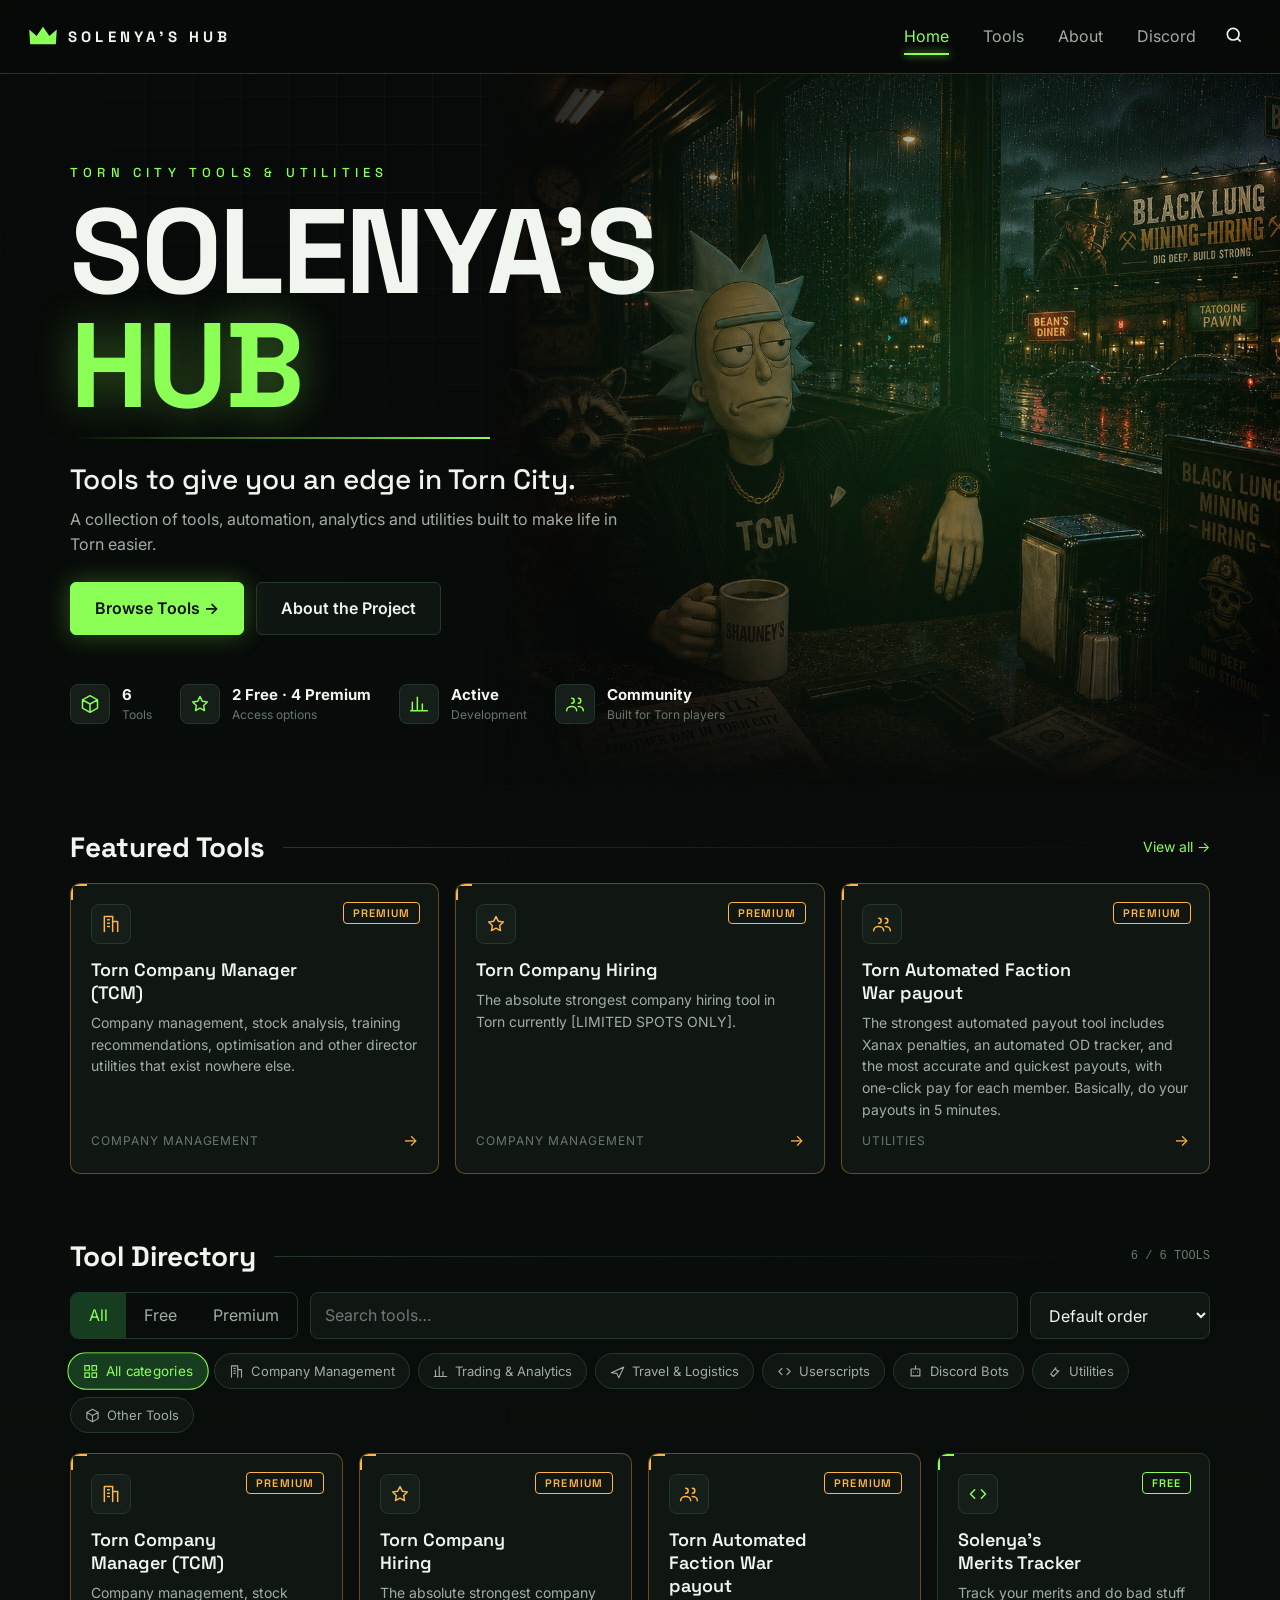
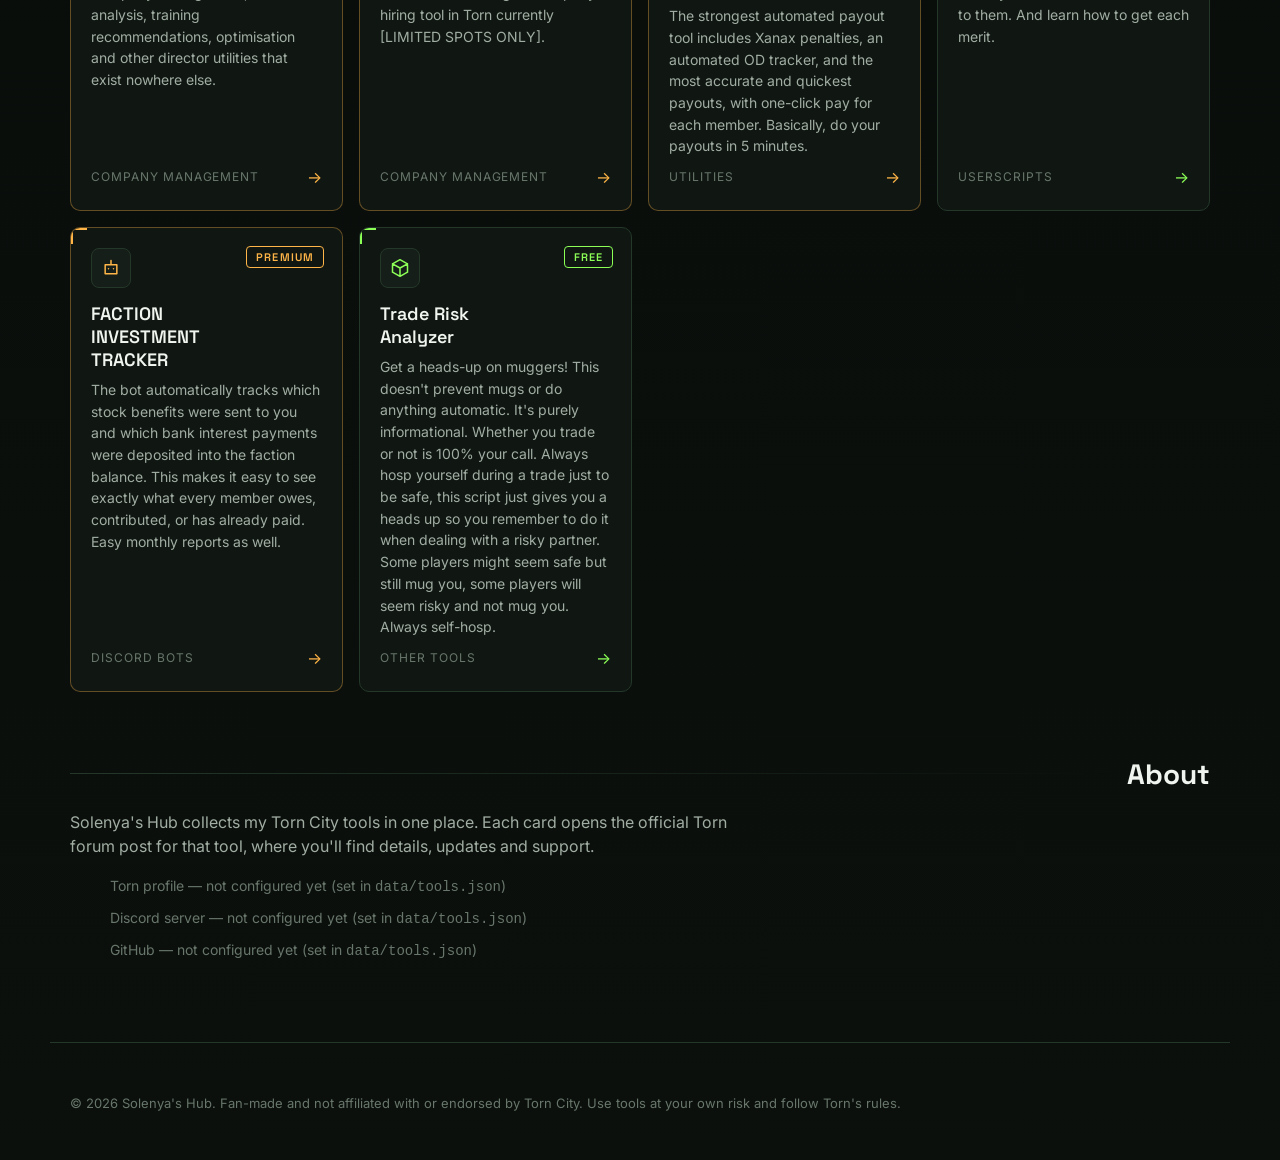
==== index.html @ a7cf7ec2 "Add files via upload" ====
<!doctype html><html lang="en"><head><meta charset="utf-8"><meta name="viewport" content="width=device-width,initial-scale=1"><title>Solenya's Hub — Torn City Tools</title><meta name="description" content="A directory of Torn City tools, userscripts, bots and utilities.">
<script>document.documentElement.classList.add('js')</script>
<link rel="preconnect" href="https://fonts.googleapis.com"><link rel="stylesheet" href="https://fonts.googleapis.com/css2?family=Inter:wght@400;500;600&family=Space+Grotesk:wght@500;700&display=swap"><link rel="icon" href="assets/logo.svg"><link rel="stylesheet" href="styles.css"></head><body>
<div class="grid-bg"></div>
<header id="nav"><a class="brand" href="#home"><img src="assets/logo.svg" alt="" width="30" height="22">SOLENYA'S HUB</a>
<button id="burger" aria-label="Menu" aria-expanded="false">☰</button>
<nav id="menu"><a href="#home" class="on">Home</a><a href="#tools">Tools</a><a href="#about">About</a><a href="#about" id="dl">Discord</a><button id="ns" aria-label="Search tools"><svg viewBox="0 0 24 24" fill="none" stroke="currentColor" stroke-width="2"><circle cx="11" cy="11" r="7"/><path d="m20 20-4-4"/></svg></button></nav></header>
<main>
<section id="home" class="hero"><div class="glow"></div><div class="wrap">
<p class="eyebrow rv0" style="--i:0">TORN CITY TOOLS &amp; UTILITIES</p>
<h1 class="rv0" style="--i:1">SOLENYA'S<br><span>HUB</span></h1><div class="sweep rv0" style="--i:2"></div>
<h2 class="rv0" style="--i:2">Tools to give you an edge in Torn City.</h2>
<p class="lead rv0" style="--i:3">A collection of tools, automation, analytics and utilities built to make life in Torn easier.</p>
<div class="cta rv0" style="--i:4"><a class="btn pri" href="#tools">Browse Tools →</a><a class="btn" href="#about">About the Project</a></div>
<div class="stats rv0" id="stats" style="--i:5"></div></div></section>
<section id="featured" class="wrap rv" hidden><div class="sh"><h2>Featured Tools</h2><a href="#tools">View all →</a></div><div class="feat" id="feat"></div></section>
<section id="tools" class="wrap rv"><div class="sh"><h2>Tool Directory</h2><span id="count" class="mono"></span></div>
<div class="ctl"><div class="seg" id="acc"><button data-a="all" class="on">All</button><button data-a="free">Free</button><button data-a="premium">Premium</button></div>
<input id="q" type="search" placeholder="Search tools…" aria-label="Search tools"><select id="sort" aria-label="Sort"><option value="manual">Default order</option><option value="name">Name A–Z</option><option value="new">Recently updated</option></select></div>
<div class="chips" id="chips"></div><div class="tools" id="grid"></div></section>
<section id="about" class="wrap rv"><div class="sh"><h2>About</h2></div><div class="about"><p>Solenya's Hub collects my Torn City tools in one place. Each card opens the official Torn forum post for that tool, where you'll find details, updates and support.</p><ul id="links"></ul></div></section>
</main>
<footer class="foot wrap">© <span id="yr"></span> Solenya's Hub. Fan-made and not affiliated with or endorsed by Torn City. Use tools at your own risk and follow Torn's rules.</footer>
<script src="common.js"></script><script src="script.js"></script></body></html>
---- styles.css ----
:root{--bg:#070A08;--bg2:#0B100D;--card:#101713;--el:#151E18;--g:#8CFF57;--g2:#43D854;--gd:#163D20;--tx:#F1F5EF;--t2:#A1ADA3;--t3:#68766B;--bd:#24382A;--au:#FFB547;--aud:#7A4514;--d:'Space Grotesk',system-ui,sans-serif}
*{box-sizing:border-box;margin:0}html{scroll-behavior:smooth;scroll-padding-top:70px}
body{background:linear-gradient(var(--bg),var(--bg2));color:var(--tx);font:16px/1.55 Inter,system-ui,sans-serif;overflow-x:hidden}
a{color:inherit;text-decoration:none}code,.mono{font-family:ui-monospace,Menlo,monospace}
.wrap{max-width:1180px;margin:0 auto;padding:0 20px}
.grid-bg{position:fixed;inset:-48px 0 0;z-index:-1;pointer-events:none;background:linear-gradient(var(--bd) 1px,transparent 1px) 0 0/48px 48px,linear-gradient(90deg,var(--bd) 1px,transparent 1px) 0 0/48px 48px;opacity:.22;-webkit-mask-image:radial-gradient(70% 55% at 50% 15%,#000,transparent);mask-image:radial-gradient(70% 55% at 50% 15%,#000,transparent);animation:gm 5s linear infinite}
@keyframes gm{to{transform:translateY(48px)}}
header{position:sticky;top:0;z-index:50;display:flex;align-items:center;justify-content:space-between;padding:16px 28px;background:rgba(7,10,8,.72);backdrop-filter:blur(10px);border-bottom:1px solid var(--bd);transition:padding .2s}
header.sm{padding:8px 28px}
.brand{display:flex;align-items:center;gap:10px;font:700 15px var(--d);letter-spacing:.28em}
#menu{display:flex;gap:6px;align-items:center}#menu a{position:relative;padding:8px 14px;color:var(--t2);transition:color .18s}
#menu a:after{content:"";position:absolute;left:14px;right:14px;bottom:2px;height:2px;background:var(--g);box-shadow:0 0 8px var(--g);transform:scaleX(0);transition:transform .2s}
#menu a:hover,#menu a.on{color:var(--g)}#menu a.on:after,#menu a:hover:after{transform:scaleX(1)}
#ns,#burger{background:none;border:0;color:var(--tx);cursor:pointer;padding:8px}#ns svg{width:20px}#ns:hover{color:var(--g)}#burger{display:none;font-size:22px}
.hero{position:relative;padding:90px 0 60px;overflow:hidden}
.glow{position:absolute;inset:-20% -10% auto auto;width:70%;height:120%;background:radial-gradient(closest-side,rgba(67,216,84,.2),transparent);transform:translate(calc(var(--mx,0)*-40px),calc(var(--my,0)*-30px));animation:pulse 6s ease-in-out infinite;pointer-events:none}
@keyframes pulse{50%{opacity:.55}}
.eyebrow{font:500 13px var(--d);letter-spacing:.4em;color:var(--g)}
h1{font:700 clamp(48px,10vw,120px)/.95 var(--d);letter-spacing:-.02em;margin:14px 0}h1 span{color:var(--g);text-shadow:0 0 40px rgba(140,255,87,.35)}
.sweep{height:2px;width:min(420px,70%);background:linear-gradient(90deg,transparent,var(--g),transparent);background-size:200% 100%;animation:sw 2.8s linear infinite;margin-bottom:22px}
@keyframes sw{to{background-position:-200% 0}}
.hero h2{font:500 clamp(20px,3vw,28px) var(--d)}.lead{color:var(--t2);max-width:560px;margin:10px 0 26px}
.cta{display:flex;gap:12px;flex-wrap:wrap}
.btn{display:inline-block;padding:13px 24px;border:1px solid var(--bd);border-radius:6px;font-weight:600;background:rgba(21,30,24,.6);transition:transform .15s,box-shadow .15s,border-color .15s}
.btn:hover{border-color:var(--g);transform:translateY(-2px)}.btn:active{transform:scale(.97)}
.btn.pri{background:var(--g);color:#071005;border-color:var(--g);box-shadow:0 0 24px rgba(140,255,87,.3)}.btn.pri:hover{box-shadow:0 0 34px rgba(140,255,87,.5)}
.stats{display:flex;flex-wrap:wrap;gap:28px;margin-top:48px}.stats div{display:grid;grid-template-columns:auto 1fr;column-gap:12px;align-items:center}
.stats .ico{grid-row:span 2}.stats b{font-size:15px}.stats small{color:var(--t3);font-size:12px}
.ico{display:grid;place-items:center;width:40px;height:40px;border:1px solid var(--bd);border-radius:8px;background:var(--el);color:var(--g);transition:transform .2s}.ico svg{width:20px;height:20px}
.rv0{animation:up .5s cubic-bezier(.2,.7,.2,1) both;animation-delay:calc(var(--i)*90ms)}
@keyframes up{from{opacity:0;transform:translateY(18px)}}
.js .rv:not(.in){opacity:0;transform:translateY(20px)}.rv{transition:opacity .45s,transform .45s}
section.wrap{padding-top:44px;padding-bottom:20px}[hidden]{display:none!important}
.sh{display:flex;align-items:center;gap:18px;margin-bottom:18px}.sh h2{font:700 28px var(--d)}.sh:after{content:"";flex:1;order:1;height:1px;background:linear-gradient(90deg,var(--bd),transparent)}.sh>*:last-child{order:2}.sh a{color:var(--g);font-size:14px}.sh .mono{color:var(--t3);font-size:12px}
.feat{display:grid;grid-template-columns:repeat(auto-fit,minmax(320px,1fr));gap:16px}
.tools{display:grid;grid-template-columns:repeat(auto-fill,minmax(270px,1fr));gap:16px;min-height:200px}
.card{--ac:var(--g);--acg:140,255,87;position:relative;display:flex;flex-direction:column;gap:8px;padding:20px;overflow:hidden;background:var(--card);border:1px solid var(--bd);border-radius:10px;animation:up .35s both;animation-delay:calc(var(--i)*35ms);transition:transform .2s,border-color .2s,box-shadow .2s}
.card.prem{--ac:var(--au);--acg:255,181,71;border-color:rgba(255,181,71,.35)}
.card:before{content:"";position:absolute;inset:0;background:linear-gradient(105deg,transparent 40%,rgba(var(--acg),.12) 50%,transparent 60%);transform:translateX(-120%);transition:transform .6s;pointer-events:none}
.card:after{content:"";position:absolute;top:0;left:0;width:14px;height:14px;border-top:2px solid var(--ac);border-left:2px solid var(--ac);transition:width .25s,height .25s}
.card:hover{transform:translateY(-4px);border-color:var(--ac);box-shadow:0 12px 30px -12px rgba(var(--acg),.45)}.card:hover:before{transform:translateX(120%)}.card:hover:after{width:44px;height:44px}.card:active{transform:scale(.98)}
.card:hover .ico{transform:scale(1.1) rotate(-4deg)}.card .ico{color:var(--ac)}.card[aria-disabled]{cursor:not-allowed}
.card.big{min-height:190px;padding-left:20px}.card .th{position:absolute;inset:0;width:100%;height:100%;object-fit:cover;opacity:.18;z-index:0}.card>*{position:relative}
.badge{position:absolute!important;top:18px;right:18px;font:600 11px var(--d);letter-spacing:.1em;text-transform:uppercase;padding:3px 9px;border:1px solid var(--ac);border-radius:4px;color:var(--ac)}
.card h3{font:600 18px var(--d);margin-top:6px;padding-right:90px}.card p{color:var(--t2);font-size:14px;flex:1}
.card footer{display:flex;gap:10px;align-items:center;font-size:12px;color:var(--t3)}.card em{font-style:normal;letter-spacing:.08em;text-transform:uppercase}.card code{border:1px solid var(--bd);border-radius:4px;padding:0 6px}
.arr{margin-left:auto;font-style:normal;color:var(--ac);font-size:16px;transition:transform .2s}.card:hover .arr{transform:translateX(5px)}
.ctl{display:flex;gap:12px;flex-wrap:wrap;margin-bottom:14px}
.seg{display:flex;border:1px solid var(--bd);border-radius:8px;overflow:hidden}.seg button{padding:10px 18px;background:none;border:0;color:var(--t2);cursor:pointer;font:inherit;transition:background .15s,color .15s}.seg .on{background:var(--gd);color:var(--g)}
input,select,textarea{background:var(--card);border:1px solid var(--bd);border-radius:8px;color:var(--tx);padding:10px 14px;font:inherit;transition:border-color .15s,box-shadow .15s}
input:focus,select:focus,textarea:focus{outline:0;border-color:var(--g);box-shadow:0 0 0 3px rgba(140,255,87,.18)}#q{flex:1;min-width:200px}
.chips{display:flex;gap:8px;flex-wrap:wrap;margin-bottom:20px}.chips button{display:flex;align-items:center;gap:7px;padding:7px 14px;background:var(--card);border:1px solid var(--bd);border-radius:20px;color:var(--t2);cursor:pointer;font:inherit;font-size:13px;transition:all .18s}.chips svg{width:15px}.chips button:hover{border-color:var(--g)}.chips .on{background:var(--gd);border-color:var(--g);color:var(--g);transform:scale(1.04)}
.empty{grid-column:1/-1;text-align:center;color:var(--t2);padding:50px;border:1px dashed var(--bd);border-radius:10px}.link{background:none;border:0;color:var(--g);cursor:pointer;font:inherit;margin-top:8px}
.about{max-width:680px;color:var(--t2)}.about ul{list-style:none;margin-top:16px;display:grid;gap:8px}.about a{color:var(--g)}.dim{color:var(--t3);font-size:14px}
.foot{padding:50px 20px;color:var(--t3);font-size:13px;border-top:1px solid var(--bd);margin-top:60px}
.paused *{animation-play-state:paused!important}
@media(max-width:760px){#burger{display:block}#menu{display:none;position:absolute;top:100%;left:0;right:0;flex-direction:column;align-items:stretch;background:rgba(7,10,8,.96);border-bottom:1px solid var(--bd);padding:10px}#menu.open{display:flex}header{padding:12px 16px}.hero{padding-top:50px}.tools,.feat{grid-template-columns:1fr}}
@media(prefers-reduced-motion:reduce){*,*:before,*:after{animation:none!important;transition:none!important;scroll-behavior:auto!important}}
/* hero artwork */
.hero .wrap{position:relative;z-index:1}
.hero:before{content:"";position:absolute;inset:0 0 0 38%;background:linear-gradient(90deg,#070A08 0,rgba(7,10,8,.35) 28%,transparent 60%),linear-gradient(0deg,#070A08 0,transparent 35%),linear-gradient(180deg,rgba(7,10,8,.5),transparent 20%),url(assets/hero.jpg) 30% 18%/cover no-repeat}
@media(max-width:900px){.hero:before{inset:0;opacity:.4}}
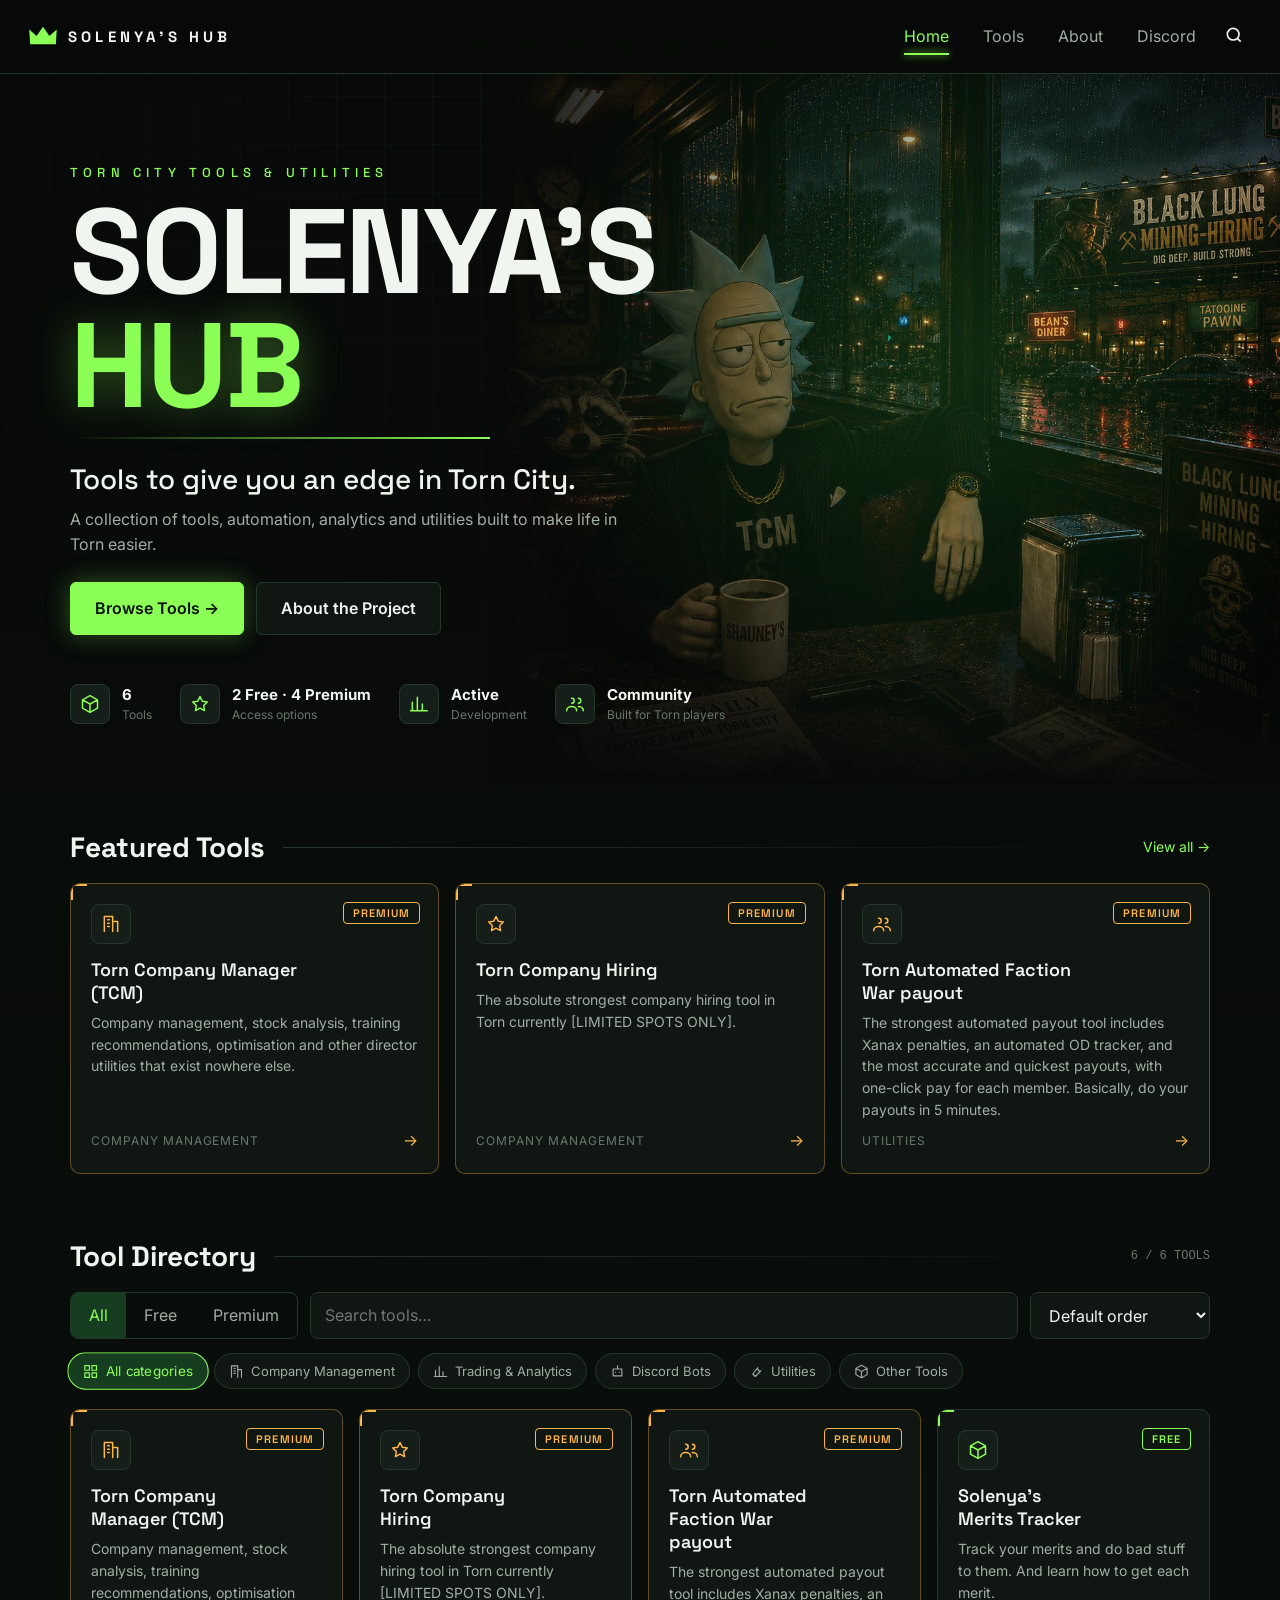
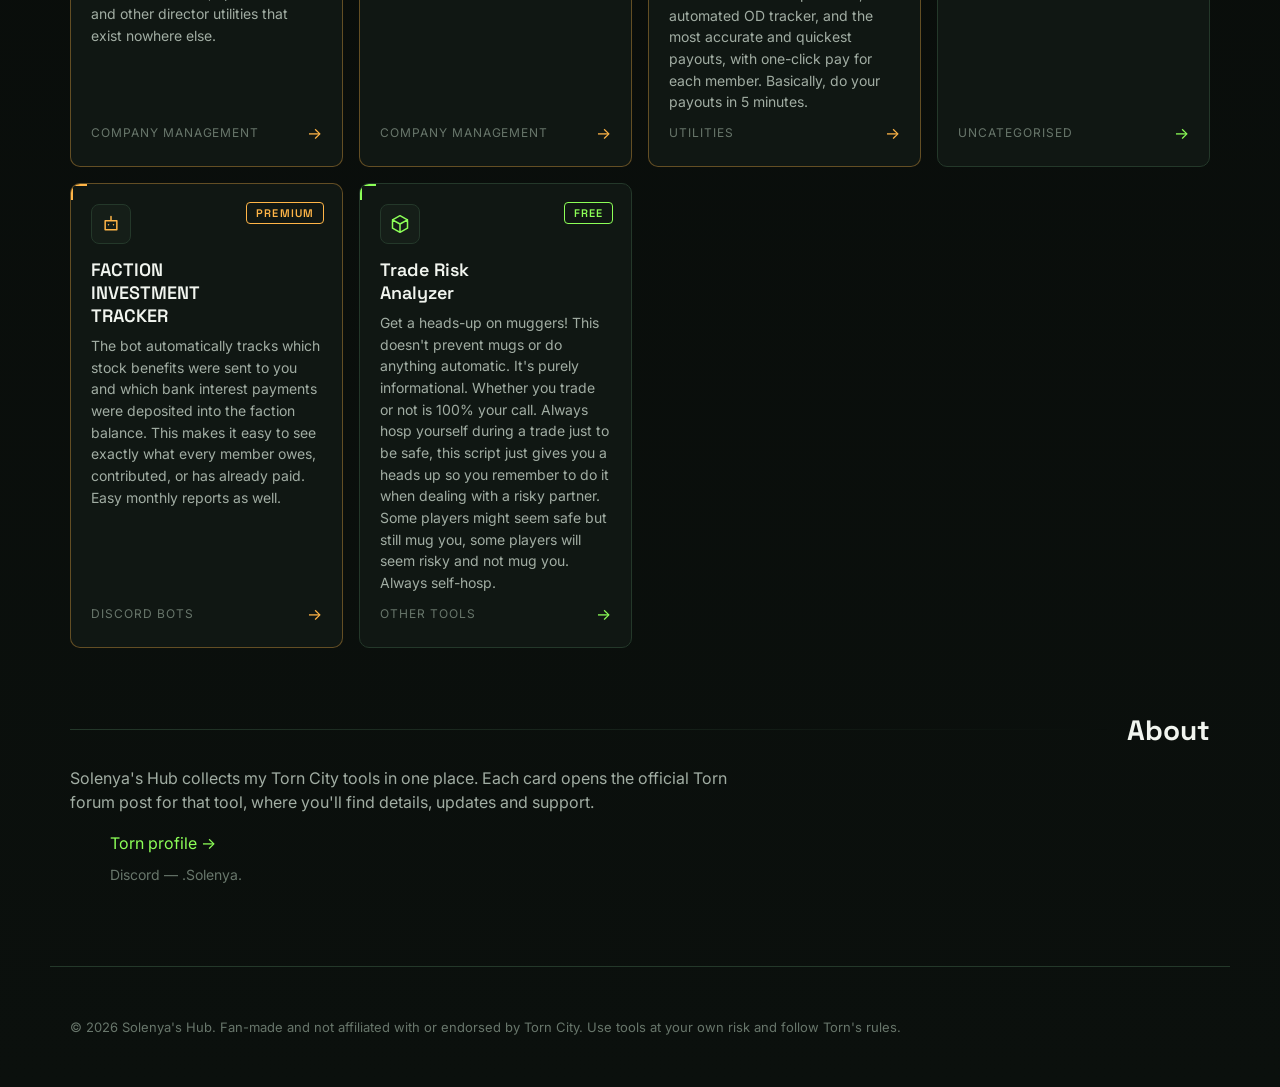
==== commit ee60f614: "Add versioning to script.js in index.html" ====
--- a/index.html
+++ b/index.html
@@ -21,4 +21,4 @@
 <section id="about" class="wrap rv"><div class="sh"><h2>About</h2></div><div class="about"><p>Solenya's Hub collects my Torn City tools in one place. Each card opens the official Torn forum post for that tool, where you'll find details, updates and support.</p><ul id="links"></ul></div></section>
 </main>
 <footer class="foot wrap">© <span id="yr"></span> Solenya's Hub. Fan-made and not affiliated with or endorsed by Torn City. Use tools at your own risk and follow Torn's rules.</footer>
-<script src="common.js"></script><script src="script.js"></script></body></html>
+<script src="common.js"></script><script src="script.js?v=1"></script></body></html>
